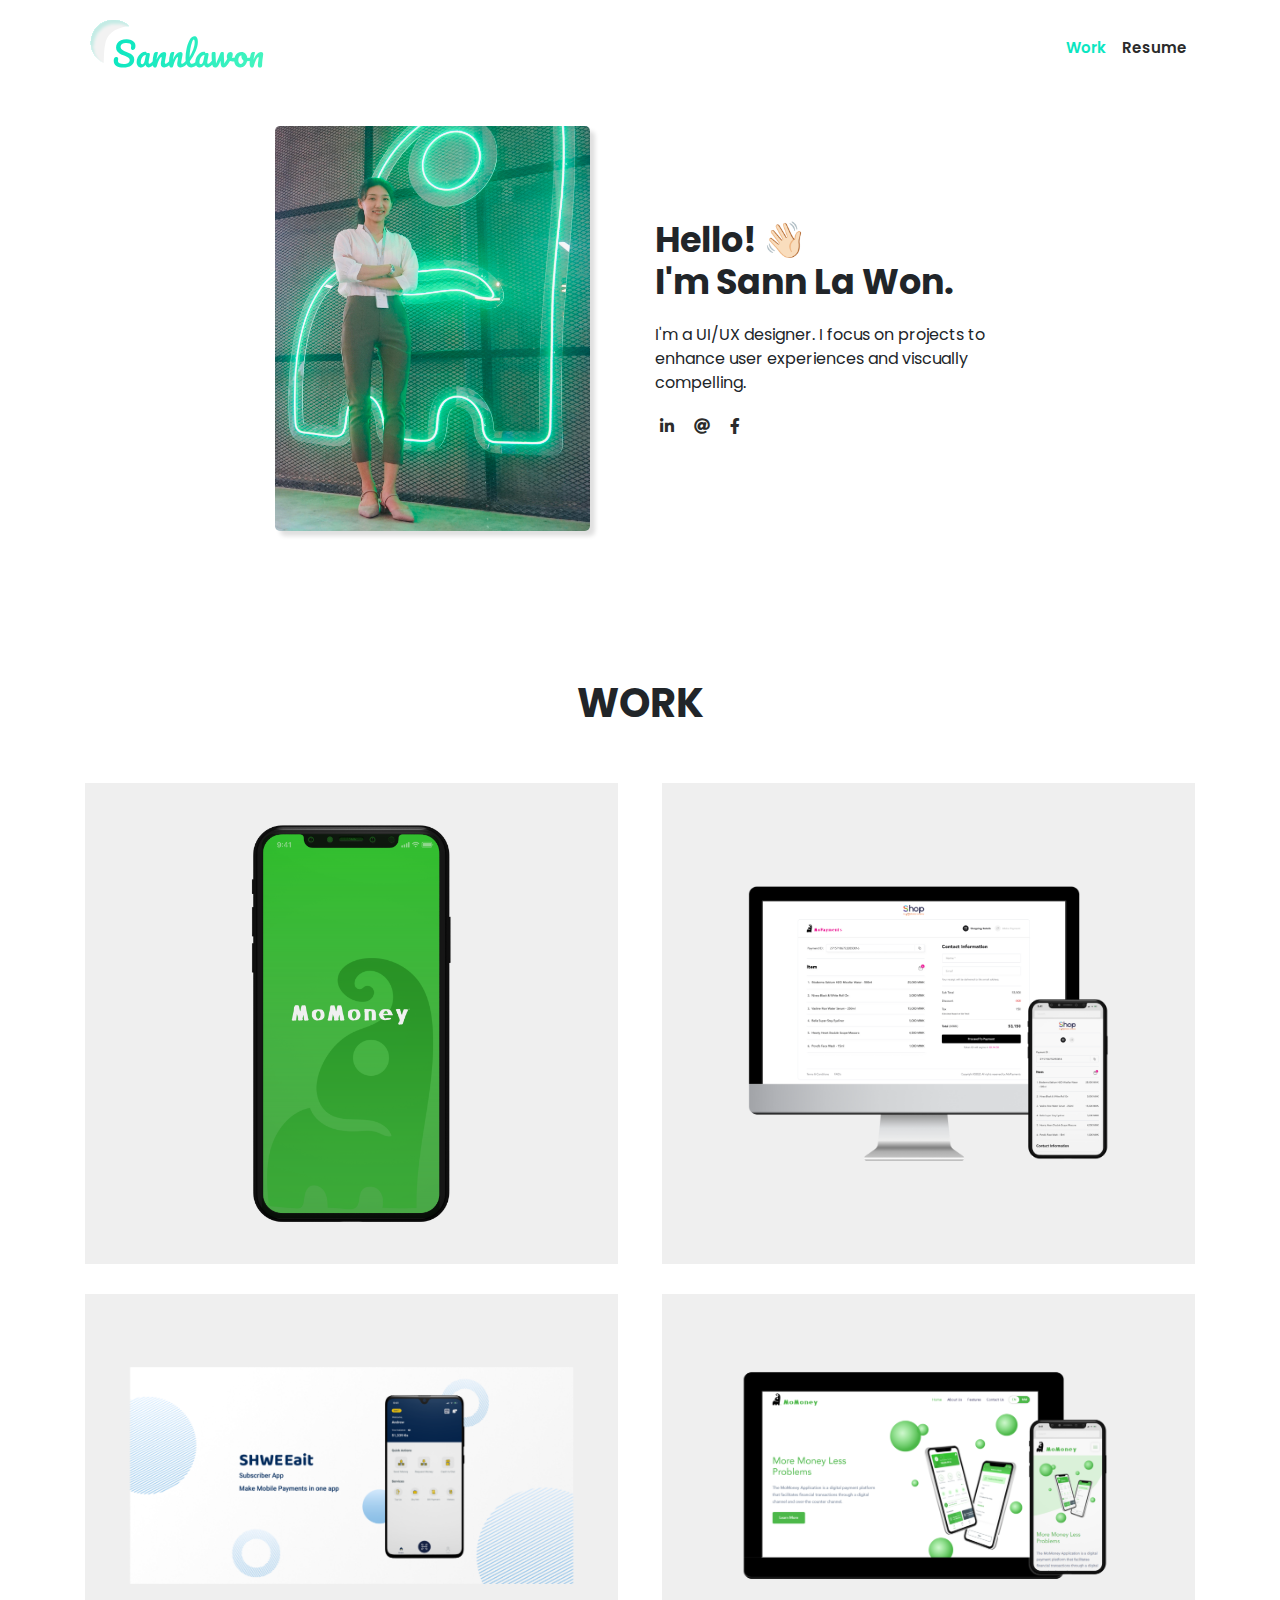
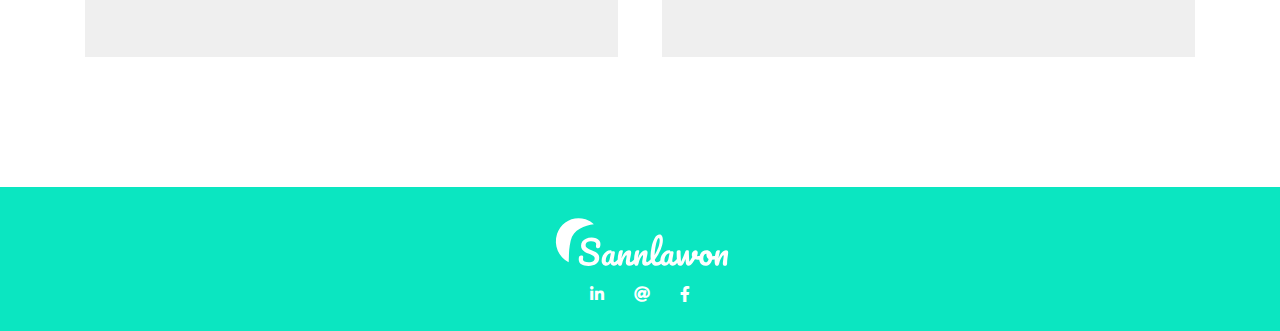
==== index.html @ 4198e79a "second_commit" ====
<!DOCTYPE html>
<html lang="en">
<head>
    <meta charset="UTF-8">
    <meta http-equiv="X-UA-Compatible" content="IE=edge">
    <meta name="viewport" content="width=device-width, initial-scale=1.0">
    <title>sannlawon_porfolio</title>
    <link rel="stylesheet" href="plugin/bootstrap-4.6.1-dist/css/bootstrap.min.css">
    <link rel="stylesheet" href="plugin/fontawesome-free-5.15.4-web/css/all.min.css">
    <link rel="stylesheet" href="plugin/imagehover.css-master/css/imagehover.css">
    <link rel="stylesheet" href="style.css">
    <link rel="shortcut icon" href="img/favicon.svg" type="image/x-icon">
</head>
<body data-spy="scroll" data-target="#navbar-collapse-toggle" data-offset="98">
    <!-- End Preload -->
    <div id="loading">
        <div class="load-circle"><span class="one"></span></div>
    </div>
    <!-- End Preload -->
    <!-- Header -->
    <header>
        <nav class="navbar navbar-expand-lg navbar-light">
            <div class="container container-large">
                <a href="index.html" title="" class="navbar-brand logo">
                    <img src="img/logo.svg" class="" alt="no-img" title="">
                </a>
                <button class="navbar-toggler" type="button" data-toggle="collapse" data-target="#navbar-collapse-toggle" aria-controls="navbarNavAltMarkup" aria-expanded="false" aria-label="Toggle navigation">
                    <span class="navbar-toggler-icon"></span>
                </button>
                <div class="navbar-collapse justify-content-end collapse" id="navbar-collapse-toggle">
                    <ul class="nav navbar-nav">
                        <li><a class="nav-link active" href="#work">Work</a></li>
                        <!-- <li><a class="nav-link" href="about.html">About</a></li> -->
                        <li><a class="nav-link" href="my_cv.pdf" download>Resume</a></li>
                    </ul>
                </div>
                <!-- <div class="navbar navbar-default navbar-expand-lg main-navbar">

                </div> -->
            </div>
          </nav>
    </header>
    <!-- Header End -->  
    
    <section>
        <div class="container">
            <div class="row justify-content-center align-items-center">
                <div class="col-4">
                    <img src="img/pro-pic-1.jpg" style="width: 90%; border-radius: 5px;box-shadow: 5px 5px 4px #00000020;" alt="">
                </div>
                <div class="col-4">
                    <h1 class="greeting">Hello! 👋🏻 <br>I'm Sann La Won.</h1>
                    <p style="margin-bottom: 20px;">I'm a UI/UX designer. I focus on projects to enhance user experiences and viscually compelling.</p>
                    <div class="d-flex align-items-center">
                        <a href="https://www.linkedin.com/in/sann-lawon/" class="contact-icon"><i class="fab fa-linkedin-in"></i></a>
                        <a href="mailto:lawonsann97@gmail.com" class="contact-icon"><i class="fas fa-at"></i></a>
                        <a href="https://www.facebook.com/sann.lawon.98" class="contact-icon"><i class="fab fa-facebook-f"></i></a>
                    </div>
                </div>
                <!-- <div class="col-6" style="margin-left: 30px;">
                    <img src="img/pro-pic.jpg" style="width: 70%; border-radius: 5px;" alt="">
                </div> -->
            </div>
        </div>
    </section>

    <section style="margin: 100px 0px;" id="work">
        <div class="container">
            <div class="row">
                <div class="col-12 text-center py-5">
                    <h1 class="work-title">WORK</h1>
                </div>
            </div>
            <div class="row">
                <div class="col-12 d-flex justify-content-between flex-wrap">
                    <figure class="imghvr-fade project-title">
                        <img src="img/momoney-mock-up.png" style="width: 50%;">
                        <figcaption class="d-flex flex-column justify-content-center align-items-center">
                          <h3 class="ih-fade ih-delay-sm" style="font-weight: bold;font-size: 35px;">MoMoney Subscriber App</h3>
                          <p class="ih-zoom-in ih-delay-md">
                            <i style="font-weight: 600;">#UI Design #Prototypes</i>
                          </p>
                          <!-- <a class="ih-fade-up ih-delay-lg button" href="#">Read More</a> -->
                        </figcaption>
                        <a href="#"></a>
                    </figure>
                    <figure class="imghvr-fade project-title">
                        <img src="img/MoPayments_MockUp 1.png" style="width: 80%;">
                        <figcaption class="d-flex flex-column justify-content-center align-items-center">
                          <h3 class="ih-fade ih-delay-sm" style="font-weight: bold;font-size: 35px;">MoPayments Portal</h3>
                          <p class="ih-zoom-in ih-delay-md">
                            <i style="font-weight: 600;">#UI/UX Design #Prototypes</i>
                          </p>
                          <!-- <a class="ih-fade-up ih-delay-lg button" href="#">Read More</a> -->
                        </figcaption>
                        <a href="#"></a>
                    </figure>
                    <figure class="imghvr-fade project-title">
                        <img src="img/ShweEait_MockUp 2.png" style="width: 90%;">
                        <figcaption class="d-flex flex-column justify-content-center align-items-center">
                          <h3 class="ih-fade ih-delay-sm" style="font-weight: bold;font-size: 35px;">SHWE Eait Preview Screen</h3>
                          <p class="ih-zoom-in ih-delay-md">
                            <i style="font-weight: 600;">#Graphic #MockUps</i>
                          </p>
                          <!-- <a class="ih-fade-up ih-delay-lg button" href="#">Read More</a> -->
                        </figcaption>
                        <a href="#"></a>
                    </figure>
                    <figure class="imghvr-fade project-title">
                        <img src="img/MoMoney_MockUp.png" style="width: 90%;">
                        <figcaption class="d-flex flex-column justify-content-center align-items-center">
                          <h3 class="ih-fade ih-delay-sm" style="font-weight: bold;font-size: 35px;">MoMoney Website</h3>
                          <p class="ih-zoom-in ih-delay-md">
                            <i style="font-weight: 600;">#UI/UX Design #Web Development</i>
                          </p>
                          <!-- <a class="ih-fade-up ih-delay-lg button" href="#">Read More</a> -->
                        </figcaption>
                        <a href="#"></a>
                    </figure>
                </div>
            </div>
        </div>
    </section>
    <footer style="background-color: #0BE6C1;">
        <div class="text-center py-4">
            <img src="img/logo-white.svg" alt="">
            <div class="d-flex align-items-center justify-content-center">
                <a href="https://www.linkedin.com/in/sann-lawon/" class="contact-icon-footer"><i class="fab fa-linkedin-in"></i></a>
                <a href="mailto:lawonsann97@gmail.com" class="contact-icon-footer"><i class="fas fa-at"></i></a>
                <a href="https://www.facebook.com/sann.lawon.98" class="contact-icon-footer"><i class="fab fa-facebook-f"></i></a>
            </div>
        </div>
    </footer>
</body>

<script src="plugin/bootstrap-4.6.1-dist/js/bootstrap.min.js"></script>
<script src="https://code.jquery.com/jquery-3.2.1.slim.min.js"></script>
<script src="https://cdnjs.cloudflare.com/ajax/libs/popper.js/1.12.9/umd/popper.min.js"></script>
<script src="https://maxcdn.bootstrapcdn.com/bootstrap/4.0.0/js/bootstrap.min.js"></script>
</html>
---- plugin/imagehover.css-master/css/imagehover.css ----
@charset "UTF-8";
/*!
 * ImageHover.css - http://www.imagehover.io
 * Version 2.0
 * Author: Ciarán Walsh

 * Made available under a MIT License:
 * http://www.opensource.org/licenses/mit-license.php

 */
[class^="imghvr-"],
[class*=" imghvr-"] {
    position: relative;
    display: inline-block;
    margin: 0;
    max-width: 100%;
    background-color: #efefef;
    color: #fff;
    overflow: hidden;
    -webkit-backface-visibility: hidden;
    backface-visibility: hidden;
    -moz-osx-font-smoothing: grayscale;
    -webkit-transform: translateZ(0);
            transform: translateZ(0);
}

[class^="imghvr-"] > img,
[class*=" imghvr-"] > img {
    vertical-align: top;
    max-width: 100%;
}

[class^="imghvr-"] figcaption,
[class*=" imghvr-"] figcaption {
    background-color: #00000090;
    padding: 30px;
    position: absolute;
    top: 0;
    bottom: 0;
    left: 0;
    right: 0;
    color: #ffffff;
}

[class^="imghvr-"] figcaption h1,
[class^="imghvr-"] figcaption h2,
[class^="imghvr-"] figcaption h3,
[class^="imghvr-"] figcaption h4,
[class^="imghvr-"] figcaption h5,
[class^="imghvr-"] figcaption h6,
[class*=" imghvr-"] figcaption h1,
[class*=" imghvr-"] figcaption h2,
[class*=" imghvr-"] figcaption h3,
[class*=" imghvr-"] figcaption h4,
[class*=" imghvr-"] figcaption h5,
[class*=" imghvr-"] figcaption h6 {
    color: #ffffff;
}

[class^="imghvr-"] a,
[class*=" imghvr-"] a {
    position: absolute;
    top: 0;
    bottom: 0;
    left: 0;
    right: 0;
    z-index: 1;
}

[class^="imghvr-"],
[class*=" imghvr-"],
[class^="imghvr-"]:before,
[class^="imghvr-"]:after,
[class*=" imghvr-"]:before,
[class*=" imghvr-"]:after,
[class^="imghvr-"] *,
[class*=" imghvr-"] *,
[class^="imghvr-"] *:before,
[class^="imghvr-"] *:after,
[class*=" imghvr-"] *:before,
[class*=" imghvr-"] *:after {
    box-sizing: border-box;
    transition: all 0.35s ease;
}

/* imghvr-fade-*
   ----------------------------- */
[class^="imghvr-fade"] figcaption,
[class*=" imghvr-fade"] figcaption {
    opacity: 0;
}

[class^="imghvr-fade"]:hover figcaption,
[class*=" imghvr-fade"]:hover figcaption {
    opacity: 1;
}

[class^="imghvr-fade"]:hover > img,
[class^="imghvr-fade"]:hover figcaption,
[class*=" imghvr-fade"]:hover > img,
[class*=" imghvr-fade"]:hover figcaption {
    -webkit-transform: translate(0, 0);
            transform: translate(0, 0);
}

/* imghvr-fade
   ----------------------------- */
/* imghvr-fade-in-up
   ----------------------------- */
.imghvr-fade-in-up figcaption {
    -webkit-transform: translate(0, 15%);
            transform: translate(0, 15%);
}

/* imghvr-fade-in-down
   ----------------------------- */
.imghvr-fade-in-down figcaption {
    -webkit-transform: translate(0, -15%);
            transform: translate(0, -15%);
}

/* imghvr-fade-in-left
   ----------------------------- */
.imghvr-fade-in-left figcaption {
    -webkit-transform: translate(-15%, 0);
            transform: translate(-15%, 0);
}

/* imghvr-fade-in-right
   ----------------------------- */
.imghvr-fade-in-right figcaption {
    -webkit-transform: translate(15%, 0);
            transform: translate(15%, 0);
}

/* imghvr-push-*
   ----------------------------- */
[class^="imghvr-push-"]:hover figcaption,
[class*=" imghvr-push-"]:hover figcaption {
    -webkit-transform: translate(0, 0);
            transform: translate(0, 0);
}

/* imghvr-push-up
   ----------------------------- */
.imghvr-push-up figcaption {
    -webkit-transform: translateY(100%);
            transform: translateY(100%);
}

.imghvr-push-up:hover > img {
    -webkit-transform: translateY(-100%);
            transform: translateY(-100%);
}

/* imghvr-push-down
   ----------------------------- */
.imghvr-push-down figcaption {
    -webkit-transform: translateY(-100%);
            transform: translateY(-100%);
}

.imghvr-push-down:hover > img {
    -webkit-transform: translateY(100%);
            transform: translateY(100%);
}

/* imghvr-push-left
   ----------------------------- */
.imghvr-push-left figcaption {
    -webkit-transform: translateX(100%);
            transform: translateX(100%);
}

.imghvr-push-left:hover > img {
    -webkit-transform: translateX(-100%);
            transform: translateX(-100%);
}

/* imghvr-push--right
   ----------------------------- */
.imghvr-push-right figcaption {
    -webkit-transform: translateX(-100%);
            transform: translateX(-100%);
}

.imghvr-push-right:hover > img {
    -webkit-transform: translateX(100%);
            transform: translateX(100%);
}

/* imghvr-slide-*
   ----------------------------- */
[class^="imghvr-slide-"]:hover figcaption,
[class*=" imghvr-slide-"]:hover figcaption {
    -webkit-transform: translate(0, 0);
            transform: translate(0, 0);
}

/* imghvr-slide-up
   ----------------------------- */
.imghvr-slide-up figcaption {
    -webkit-transform: translateY(100%);
            transform: translateY(100%);
}

/* imghvr-slide-down
   ----------------------------- */
.imghvr-slide-down figcaption {
    -webkit-transform: translateY(-100%);
            transform: translateY(-100%);
}

/* imghvr-slide-left
   ----------------------------- */
.imghvr-slide-left figcaption {
    -webkit-transform: translateX(100%);
            transform: translateX(100%);
}

/* imghvr-slide-right
   ----------------------------- */
.imghvr-slide-right figcaption {
    -webkit-transform: translateX(-100%);
            transform: translateX(-100%);
}

/* imghvr-slide-top-left
   ----------------------------- */
.imghvr-slide-top-left figcaption {
    -webkit-transform: translate(-100%, -100%);
            transform: translate(-100%, -100%);
}

/* imghvr-slide-top-right
   ----------------------------- */
.imghvr-slide-top-right figcaption {
    -webkit-transform: translate(100%, -100%);
            transform: translate(100%, -100%);
}

/* imghvr-slide-bottom-left
   ----------------------------- */
.imghvr-slide-bottom-left figcaption {
    -webkit-transform: translate(-100%, 100%);
            transform: translate(-100%, 100%);
}

/* imghvr-slide-bottom-right
   ----------------------------- */
.imghvr-slide-bottom-right figcaption {
    -webkit-transform: translate(100%, 100%);
            transform: translate(100%, 100%);
}

/* imghvr-reveal-*
   ----------------------------- */
[class^="imghvr-reveal-"]:before,
[class*=" imghvr-reveal-"]:before {
    position: absolute;
    top: 0;
    bottom: 0;
    left: 0;
    right: 0;
    content: "";
    background-color: #135796;
}

[class^="imghvr-reveal-"] figcaption,
[class*=" imghvr-reveal-"] figcaption {
    opacity: 0;
}

[class^="imghvr-reveal-"]:hover:before,
[class*=" imghvr-reveal-"]:hover:before {
    -webkit-transform: translate(0, 0);
            transform: translate(0, 0);
}

[class^="imghvr-reveal-"]:hover figcaption,
[class*=" imghvr-reveal-"]:hover figcaption {
    opacity: 1;
    transition-delay: 0.21s;
}

/* imghvr-reveal-up
   ----------------------------- */
.imghvr-reveal-up:before {
    -webkit-transform: translateY(100%);
            transform: translateY(100%);
}

/* imghvr-reveal-down
   ----------------------------- */
.imghvr-reveal-down:before {
    -webkit-transform: translateY(-100%);
            transform: translateY(-100%);
}

/* imghvr-reveal-left
   ----------------------------- */
.imghvr-reveal-left:before {
    -webkit-transform: translateX(100%);
            transform: translateX(100%);
}

/* imghvr-reveal-right
   ----------------------------- */
.imghvr-reveal-right:before {
    -webkit-transform: translateX(-100%);
            transform: translateX(-100%);
}

/* imghvr-reveal-top-left
   ----------------------------- */
.imghvr-reveal-top-left:before {
    -webkit-transform: translate(-100%, -100%);
            transform: translate(-100%, -100%);
}

/* imghvr-reveal-top-right
   ----------------------------- */
.imghvr-reveal-top-right:before {
    -webkit-transform: translate(100%, -100%);
            transform: translate(100%, -100%);
}

/* imghvr-reveal-bottom-left
   ----------------------------- */
.imghvr-reveal-bottom-left:before {
    -webkit-transform: translate(-100%, 100%);
            transform: translate(-100%, 100%);
}

/* imghvr-reveal-bottom-right
   ----------------------------- */
.imghvr-reveal-bottom-right:before {
    -webkit-transform: translate(100%, 100%);
            transform: translate(100%, 100%);
}

/* imghvr-hinge-*
   ----------------------------- */
[class^="imghvr-hinge-"],
[class*=" imghvr-hinge-"] {
    -webkit-perspective: 50em;
            perspective: 50em;
}

[class^="imghvr-hinge-"] figcaption,
[class*=" imghvr-hinge-"] figcaption {
    opacity: 0;
    z-index: 1;
}

[class^="imghvr-hinge-"]:hover img,
[class*=" imghvr-hinge-"]:hover img {
    opacity: 0;
}

[class^="imghvr-hinge-"]:hover figcaption,
[class*=" imghvr-hinge-"]:hover figcaption {
    opacity: 1;
    transition-delay: 0.21s;
}

/* imghvr-hinge-up
   ----------------------------- */
.imghvr-hinge-up img {
    -webkit-transform-origin: 50% 0%;
            transform-origin: 50% 0%;
}

.imghvr-hinge-up figcaption {
    -webkit-transform: rotateX(90deg);
            transform: rotateX(90deg);
    -webkit-transform-origin: 50% 100%;
            transform-origin: 50% 100%;
}

.imghvr-hinge-up:hover > img {
    -webkit-transform: rotateX(-90deg);
            transform: rotateX(-90deg);
}

.imghvr-hinge-up:hover figcaption {
    -webkit-transform: rotateX(0);
            transform: rotateX(0);
}

/* imghvr-hinge-down
   ----------------------------- */
.imghvr-hinge-down img {
    -webkit-transform-origin: 50% 100%;
            transform-origin: 50% 100%;
}

.imghvr-hinge-down figcaption {
    -webkit-transform: rotateX(-90deg);
            transform: rotateX(-90deg);
    -webkit-transform-origin: 50% -50%;
            transform-origin: 50% -50%;
}

.imghvr-hinge-down:hover > img {
    -webkit-transform: rotateX(90deg);
            transform: rotateX(90deg);
    opacity: 0;
}

.imghvr-hinge-down:hover figcaption {
    -webkit-transform: rotateX(0);
            transform: rotateX(0);
}

/* imghvr-hinge-left
   ----------------------------- */
.imghvr-hinge-left img {
    -webkit-transform-origin: 0% 50%;
            transform-origin: 0% 50%;
}

.imghvr-hinge-left figcaption {
    -webkit-transform: rotateY(-90deg);
            transform: rotateY(-90deg);
    -webkit-transform-origin: 100% 50%;
            transform-origin: 100% 50%;
}

.imghvr-hinge-left:hover > img {
    -webkit-transform: rotateY(90deg);
            transform: rotateY(90deg);
}

.imghvr-hinge-left:hover figcaption {
    -webkit-transform: rotateY(0);
            transform: rotateY(0);
}

/* imghvr-hinge-right
   ----------------------------- */
.imghvr-hinge-right img {
    -webkit-transform-origin: 100% 50%;
            transform-origin: 100% 50%;
}

.imghvr-hinge-right figcaption {
    -webkit-transform: rotateY(90deg);
            transform: rotateY(90deg);
    -webkit-transform-origin: 0 50%;
            transform-origin: 0 50%;
}

.imghvr-hinge-right:hover > img {
    -webkit-transform: rotateY(-90deg);
            transform: rotateY(-90deg);
}

.imghvr-hinge-right:hover figcaption {
    -webkit-transform: rotateY(0);
            transform: rotateY(0);
}

/* imghvr-flip-*
   ----------------------------- */
[class^="imghvr-flip-"],
[class*=" imghvr-flip-"] {
    -webkit-perspective: 50em;
            perspective: 50em;
}

[class^="imghvr-flip-"] img,
[class*=" imghvr-flip-"] img {
    -webkit-backface-visibility: hidden;
            backface-visibility: hidden;
}

[class^="imghvr-flip-"] figcaption,
[class*=" imghvr-flip-"] figcaption {
    opacity: 0;
}

[class^="imghvr-flip-"]:hover > img,
[class*=" imghvr-flip-"]:hover > img {
    opacity: 0;
}

[class^="imghvr-flip-"]:hover figcaption,
[class*=" imghvr-flip-"]:hover figcaption {
    opacity: 1;
    transition-delay: 0.14s;
}

/* imghvr-flip-horiz
   ----------------------------- */
.imghvr-flip-horiz figcaption {
    -webkit-transform: rotateX(90deg);
            transform: rotateX(90deg);
    -webkit-transform-origin: 0% 50%;
            transform-origin: 0% 50%;
}

.imghvr-flip-horiz:hover img {
    -webkit-transform: rotateX(-180deg);
            transform: rotateX(-180deg);
}

.imghvr-flip-horiz:hover figcaption {
    -webkit-transform: rotateX(0deg);
            transform: rotateX(0deg);
}

/* imghvr-flip-vert
   ----------------------------- */
.imghvr-flip-vert figcaption {
    -webkit-transform: rotateY(90deg);
            transform: rotateY(90deg);
    -webkit-transform-origin: 50% 0%;
            transform-origin: 50% 0%;
}

.imghvr-flip-vert:hover > img {
    -webkit-transform: rotateY(-180deg);
            transform: rotateY(-180deg);
}

.imghvr-flip-vert:hover figcaption {
    -webkit-transform: rotateY(0deg);
            transform: rotateY(0deg);
}

/* imghvr-flip-diag-1
   ----------------------------- */
.imghvr-flip-diag-1 figcaption {
    -webkit-transform: rotate3d(1, -1, 0, 100deg);
            transform: rotate3d(1, -1, 0, 100deg);
}

.imghvr-flip-diag-1:hover > img {
    -webkit-transform: rotate3d(-1, 1, 0, 100deg);
            transform: rotate3d(-1, 1, 0, 100deg);
}

.imghvr-flip-diag-1:hover figcaption {
    -webkit-transform: rotate3d(0, 0, 0, 0deg);
            transform: rotate3d(0, 0, 0, 0deg);
}

/* imghvr-flip-diag-2
   ----------------------------- */
.imghvr-flip-diag-2 figcaption {
    -webkit-transform: rotate3d(1, 1, 0, 100deg);
            transform: rotate3d(1, 1, 0, 100deg);
}

.imghvr-flip-diag-2:hover > img {
    -webkit-transform: rotate3d(-1, -1, 0, 100deg);
            transform: rotate3d(-1, -1, 0, 100deg);
}

.imghvr-flip-diag-2:hover figcaption {
    -webkit-transform: rotate3d(0, 0, 0, 0deg);
            transform: rotate3d(0, 0, 0, 0deg);
}

/* imghvr-shutter-out-*
   ----------------------------- */
[class^="imghvr-shutter-out-"]:before,
[class*=" imghvr-shutter-out-"]:before {
    background: #135796;
    position: absolute;
    content: "";
    transition-delay: 0.105s;
}

[class^="imghvr-shutter-out-"] figcaption,
[class*=" imghvr-shutter-out-"] figcaption {
    opacity: 0;
    transition-delay: 0s;
}

[class^="imghvr-shutter-out-"]:hover:before,
[class*=" imghvr-shutter-out-"]:hover:before {
    transition-delay: 0s;
}

[class^="imghvr-shutter-out-"]:hover figcaption,
[class*=" imghvr-shutter-out-"]:hover figcaption {
    opacity: 1;
    transition-delay: 0.105s;
}

/* imghvr-shutter-out-horiz
   ----------------------------- */
.imghvr-shutter-out-horiz:before {
    left: 50%;
    right: 50%;
    top: 0;
    bottom: 0;
}

.imghvr-shutter-out-horiz:hover:before {
    left: 0;
    right: 0;
}

/* imghvr-shutter-out-vert
   ----------------------------- */
.imghvr-shutter-out-vert:before {
    top: 50%;
    bottom: 50%;
    left: 0;
    right: 0;
}

.imghvr-shutter-out-vert:hover:before {
    top: 0;
    bottom: 0;
}

/* imghvr-shutter-out-diag-1
   ----------------------------- */
.imghvr-shutter-out-diag-1:before {
    top: 50%;
    bottom: 50%;
    left: -35%;
    right: -35%;
    -webkit-transform: rotate(45deg);
            transform: rotate(45deg);
}

.imghvr-shutter-out-diag-1:hover:before {
    top: -35%;
    bottom: -35%;
}

/* imghvr-shutter-out-diag-2
   ----------------------------- */
.imghvr-shutter-out-diag-2:before {
    top: 50%;
    bottom: 50%;
    left: -35%;
    right: -35%;
    -webkit-transform: rotate(-45deg);
            transform: rotate(-45deg);
}

.imghvr-shutter-out-diag-2:hover:before {
    top: -35%;
    bottom: -35%;
}

/* imghvr-shutter-in-*
   ----------------------------- */
[class^="imghvr-shutter-in-"]:after, [class^="imghvr-shutter-in-"]:before,
[class*=" imghvr-shutter-in-"]:after,
[class*=" imghvr-shutter-in-"]:before {
    background: #135796;
    position: absolute;
    content: "";
}

[class^="imghvr-shutter-in-"]:after,
[class*=" imghvr-shutter-in-"]:after {
    top: 0;
    left: 0;
}

[class^="imghvr-shutter-in-"]:before,
[class*=" imghvr-shutter-in-"]:before {
    right: 0;
    bottom: 0;
}

[class^="imghvr-shutter-in-"] figcaption,
[class*=" imghvr-shutter-in-"] figcaption {
    opacity: 0;
    z-index: 1;
}

[class^="imghvr-shutter-in-"]:hover figcaption,
[class*=" imghvr-shutter-in-"]:hover figcaption {
    opacity: 1;
    transition-delay: 0.21s;
}

/* imghvr-shutter-in-horiz
   ----------------------------- */
.imghvr-shutter-in-horiz:after, .imghvr-shutter-in-horiz:before {
    width: 0;
    height: 100%;
}

.imghvr-shutter-in-horiz:hover:after, .imghvr-shutter-in-horiz:hover:before {
    width: 50%;
}

/* imghvr-shutter-in-vert
   ----------------------------- */
.imghvr-shutter-in-vert:after, .imghvr-shutter-in-vert:before {
    height: 0;
    width: 100%;
}

.imghvr-shutter-in-vert:hover:after, .imghvr-shutter-in-vert:hover:before {
    height: 50%;
}

/* imghvr-shutter-in-out-horiz
   ----------------------------- */
.imghvr-shutter-in-out-horiz:after, .imghvr-shutter-in-out-horiz:before {
    width: 0;
    height: 100%;
    opacity: 0.75;
}

.imghvr-shutter-in-out-horiz:hover:after, .imghvr-shutter-in-out-horiz:hover:before {
    width: 100%;
}

/* imghvr-shutter-in-out-vert
   ----------------------------- */
.imghvr-shutter-in-out-vert:after, .imghvr-shutter-in-out-vert:before {
    height: 0;
    width: 100%;
    opacity: 0.75;
}

.imghvr-shutter-in-out-vert:hover:after, .imghvr-shutter-in-out-vert:hover:before {
    height: 100%;
}

/* imghvr-shutter-in-out-diag-1
   ----------------------------- */
.imghvr-shutter-in-out-diag-1:after, .imghvr-shutter-in-out-diag-1:before {
    width: 200%;
    height: 200%;
    transition: all 0.6s ease;
    opacity: 0.75;
}

.imghvr-shutter-in-out-diag-1:after {
    -webkit-transform: skew(-45deg) translateX(-150%);
            transform: skew(-45deg) translateX(-150%);
}

.imghvr-shutter-in-out-diag-1:before {
    -webkit-transform: skew(-45deg) translateX(150%);
            transform: skew(-45deg) translateX(150%);
}

.imghvr-shutter-in-out-diag-1:hover:after {
    -webkit-transform: skew(-45deg) translateX(-50%);
            transform: skew(-45deg) translateX(-50%);
}

.imghvr-shutter-in-out-diag-1:hover:before {
    -webkit-transform: skew(-45deg) translateX(50%);
            transform: skew(-45deg) translateX(50%);
}

/* imghvr-shutter-in-out-diag-2
   ----------------------------- */
.imghvr-shutter-in-out-diag-2:after, .imghvr-shutter-in-out-diag-2:before {
    width: 200%;
    height: 200%;
    transition: all 0.6s ease;
    opacity: 0.75;
}

.imghvr-shutter-in-out-diag-2:after {
    -webkit-transform: skew(45deg) translateX(-100%);
            transform: skew(45deg) translateX(-100%);
}

.imghvr-shutter-in-out-diag-2:before {
    -webkit-transform: skew(45deg) translateX(100%);
            transform: skew(45deg) translateX(100%);
}

.imghvr-shutter-in-out-diag-2:hover:after {
    -webkit-transform: skew(45deg) translateX(0%);
            transform: skew(45deg) translateX(0%);
}

.imghvr-shutter-in-out-diag-2:hover:before {
    -webkit-transform: skew(45deg) translateX(0%);
            transform: skew(45deg) translateX(0%);
}

/* imghvr-switch-*
   ----------------------------- */
[class^='imghvr-switch-'] > img,
[class^='imghvr-switch-'] figcaption,
[class*=' imghvr-switch-'] > img,
[class*=' imghvr-switch-'] figcaption {
    transition-timing-function: cubic-bezier(0.645, 0.045, 0.355, 1);
}

[class^='imghvr-switch-']:hover figcaption,
[class*=' imghvr-switch-']:hover figcaption {
    -webkit-transform: translate(0, 0);
            transform: translate(0, 0);
}

/* imghvr-switch-up
   ----------------------------- */
.imghvr-switch-up figcaption {
    -webkit-transform: translateY(100%);
            transform: translateY(100%);
}

.imghvr-switch-up:hover > img {
    -webkit-transform: translateY(100%);
            transform: translateY(100%);
}

/* imghvr-switch-down
   ----------------------------- */
.imghvr-switch-down figcaption {
    -webkit-transform: translateY(-100%);
            transform: translateY(-100%);
}

.imghvr-switch-down:hover > img {
    -webkit-transform: translateY(-100%);
            transform: translateY(-100%);
}

/* imghvr-switch-left
   ----------------------------- */
.imghvr-switch-left figcaption {
    -webkit-transform: translateX(100%);
            transform: translateX(100%);
}

.imghvr-switch-left:hover > img {
    -webkit-transform: translateX(100%);
            transform: translateX(100%);
}

/* imghvr-switch-right
   ----------------------------- */
.imghvr-switch-right figcaption {
    -webkit-transform: translateX(-100%);
            transform: translateX(-100%);
}

.imghvr-switch-right:hover > img {
    -webkit-transform: translateX(-100%);
            transform: translateX(-100%);
}

/* imghvr-pivot-in*
   ----------------------------- */
[class^='imghvr-pivot-in'] figcaption,
[class*=' imghvr-pivot-in'] figcaption {
    background-color: #135796;
}

[class^='imghvr-pivot-in']:hover figcaption,
[class*=' imghvr-pivot-in']:hover figcaption {
    -webkit-transform: rotate(0deg);
            transform: rotate(0deg);
}

/* imghvr-pivot-in-top-left*
   ----------------------------- */
.imghvr-pivot-in-top-left figcaption {
    -webkit-transform: rotate(90deg);
            transform: rotate(90deg);
    -webkit-transform-origin: 0 0;
            transform-origin: 0 0;
}

/* imghvr-pivot-in-top-right*
   ----------------------------- */
.imghvr-pivot-in-top-right figcaption {
    -webkit-transform: rotate(-90deg);
            transform: rotate(-90deg);
    -webkit-transform-origin: 100% 0;
            transform-origin: 100% 0;
}

/* imghvr-pivot-in-bottom-left*
   ----------------------------- */
.imghvr-pivot-in-bottom-left figcaption {
    -webkit-transform: rotate(-90deg);
            transform: rotate(-90deg);
    -webkit-transform-origin: 0 100%;
            transform-origin: 0 100%;
}

/* imghvr-pivot-in-bottom-right*
   ----------------------------- */
.imghvr-pivot-in-bottom-right figcaption {
    -webkit-transform: rotate(90deg);
            transform: rotate(90deg);
    -webkit-transform-origin: 100% 100%;
            transform-origin: 100% 100%;
}

/* imghvr-pivot-out-*
   ----------------------------- */
[class^='imghvr-pivot-out'] > img,
[class*=' imghvr-pivot-out'] > img {
    -webkit-transform: rotate(0deg);
            transform: rotate(0deg);
}

[class^='imghvr-pivot-out'] figcaption,
[class*=' imghvr-pivot-out'] figcaption {
    background-color: #135796;
    z-index: -1;
}

/* imghvr-pivot-out-top-left*
   ----------------------------- */
.imghvr-pivot-out-top-left > img {
    -webkit-transform-origin: 0 0;
            transform-origin: 0 0;
}

.imghvr-pivot-out-top-left:hover > img {
    -webkit-transform: rotate(90deg);
            transform: rotate(90deg);
}

/* imghvr-pivot-out-top-right*
   ----------------------------- */
.imghvr-pivot-out-top-right > img {
    -webkit-transform-origin: 100% 0;
            transform-origin: 100% 0;
}

.imghvr-pivot-out-top-right:hover > img {
    -webkit-transform: rotate(-90deg);
            transform: rotate(-90deg);
}

/* imghvr-pivot-out-bottom-left*
   ----------------------------- */
.imghvr-pivot-out-bottom-left > img {
    -webkit-transform-origin: 0 100%;
            transform-origin: 0 100%;
}

.imghvr-pivot-out-bottom-left:hover > img {
    -webkit-transform: rotate(-90deg);
            transform: rotate(-90deg);
}

/* imghvr-pivot-out-bottom-right*
   ----------------------------- */
.imghvr-pivot-out-bottom-right > img {
    -webkit-transform-origin: 100% 100%;
            transform-origin: 100% 100%;
}

.imghvr-pivot-out-bottom-right:hover > img {
    -webkit-transform: rotate(90deg);
            transform: rotate(90deg);
}

/* imghvr-fold*
   ----------------------------- */
[class^="imghvr-fold"],
[class*=" imghvr-fold"] {
    -webkit-perspective: 50em;
            perspective: 50em;
}

[class^="imghvr-fold"] img,
[class*=" imghvr-fold"] img {
    -webkit-transform-origin: 50% 0%;
            transform-origin: 50% 0%;
}

[class^="imghvr-fold"] figcaption,
[class*=" imghvr-fold"] figcaption {
    z-index: 1;
    opacity: 0;
}

[class^="imghvr-fold"]:hover > img,
[class*=" imghvr-fold"]:hover > img {
    opacity: 0;
    transition-delay: 0;
}

[class^="imghvr-fold"]:hover figcaption,
[class*=" imghvr-fold"]:hover figcaption {
    -webkit-transform: rotateX(0) translate3d(0, 0%, 0) scale(1);
            transform: rotateX(0) translate3d(0, 0%, 0) scale(1);
    opacity: 1;
    transition-delay: 0.21s;
}

/* imghvr-fold-up
   ----------------------------- */
.imghvr-fold-up > img {
    -webkit-transform-origin: 50% 0%;
            transform-origin: 50% 0%;
}

.imghvr-fold-up figcaption {
    -webkit-transform: rotateX(-90deg) translate3d(0%, -50%, 0) scale(0.6);
            transform: rotateX(-90deg) translate3d(0%, -50%, 0) scale(0.6);
    -webkit-transform-origin: 50% 100%;
            transform-origin: 50% 100%;
}

.imghvr-fold-up:hover > img {
    -webkit-transform: rotateX(90deg) scale(0.6) translateY(50%);
            transform: rotateX(90deg) scale(0.6) translateY(50%);
}

/* imghvr-fold-down
   ----------------------------- */
.imghvr-fold-down > img {
    -webkit-transform-origin: 50% 100%;
            transform-origin: 50% 100%;
}

.imghvr-fold-down figcaption {
    -webkit-transform: rotateX(90deg) translate3d(0%, 50%, 0) scale(0.6);
            transform: rotateX(90deg) translate3d(0%, 50%, 0) scale(0.6);
    -webkit-transform-origin: 50% 0%;
            transform-origin: 50% 0%;
}

.imghvr-fold-down:hover > img {
    -webkit-transform: rotateX(-90deg) scale(0.6) translateY(-50%);
            transform: rotateX(-90deg) scale(0.6) translateY(-50%);
}

/* imghvr-fold-left
   ----------------------------- */
.imghvr-fold-left > img {
    -webkit-transform-origin: 0% 50%;
            transform-origin: 0% 50%;
}

.imghvr-fold-left figcaption {
    -webkit-transform: rotateY(90deg) translate3d(-50%, 0%, 0) scale(0.6);
            transform: rotateY(90deg) translate3d(-50%, 0%, 0) scale(0.6);
    -webkit-transform-origin: 100% 50%;
            transform-origin: 100% 50%;
}

.imghvr-fold-left:hover > img {
    -webkit-transform: rotateY(-90deg) scale(0.6) translateX(50%);
            transform: rotateY(-90deg) scale(0.6) translateX(50%);
}

/* imghvr-fold-right
   ----------------------------- */
.imghvr-fold-right > img {
    -webkit-transform-origin: 100% 50%;
            transform-origin: 100% 50%;
}

.imghvr-fold-right figcaption {
    -webkit-transform: rotateY(-90deg) translate3d(50%, 0%, 0) scale(0.6);
            transform: rotateY(-90deg) translate3d(50%, 0%, 0) scale(0.6);
    -webkit-transform-origin: 0 50%;
            transform-origin: 0 50%;
}

.imghvr-fold-right:hover > img {
    -webkit-transform: rotateY(90deg) scale(0.6) translateX(-50%);
            transform: rotateY(90deg) scale(0.6) translateX(-50%);
}

/* imghvr-zoom-in
   ----------------------------- */
.imghvr-zoom-in figcaption {
    opacity: 0;
    -webkit-transform: scale(0.5);
            transform: scale(0.5);
}

.imghvr-zoom-in:hover figcaption {
    -webkit-transform: scale(1);
            transform: scale(1);
    opacity: 1;
}

/* imghvr-zoom-out*
   ----------------------------- */
[class^="imghvr-zoom-out"] figcaption,
[class*=" imghvr-zoom-out"] figcaption {
    -webkit-transform: scale(0.5);
            transform: scale(0.5);
    -webkit-transform-origin: 50% 50%;
            transform-origin: 50% 50%;
    opacity: 0;
}

[class^="imghvr-zoom-out"]:hover figcaption, [class^="imghvr-zoom-out"].hover figcaption,
[class*=" imghvr-zoom-out"]:hover figcaption,
[class*=" imghvr-zoom-out"].hover figcaption {
    -webkit-transform: scale(1);
            transform: scale(1);
    opacity: 1;
    transition-delay: 0.35s;
}

/* imghvr-zoom-out
   ----------------------------- */
.imghvr-zoom-out:hover > img {
    -webkit-transform: scale(0.5);
            transform: scale(0.5);
    opacity: 0;
}

/* imghvr-zoom-out-up
   ----------------------------- */
.imghvr-zoom-out-up:hover > img, .imghvr-zoom-out-up.hover > img {
    -webkit-animation: imghvr-zoom-out-up 0.4025s linear;
            animation: imghvr-zoom-out-up 0.4025s linear;
    -webkit-animation-iteration-count: 1;
            animation-iteration-count: 1;
    -webkit-animation-fill-mode: forwards;
            animation-fill-mode: forwards;
}

@-webkit-keyframes imghvr-zoom-out-up {
    50% {
        -webkit-transform: scale(0.8) translateY(0%);
                transform: scale(0.8) translateY(0%);
        opacity: 0.5;
    }
    100% {
        -webkit-transform: scale(0.8) translateY(-150%);
                transform: scale(0.8) translateY(-150%);
        opacity: 0.5;
    }
}

@keyframes imghvr-zoom-out-up {
    50% {
        -webkit-transform: scale(0.8) translateY(0%);
                transform: scale(0.8) translateY(0%);
        opacity: 0.5;
    }
    100% {
        -webkit-transform: scale(0.8) translateY(-150%);
                transform: scale(0.8) translateY(-150%);
        opacity: 0.5;
    }
}

/* imghvr-zoom-out-down
   ----------------------------- */
.imghvr-zoom-out-down:hover > img, .imghvr-zoom-out-down.hover > img {
    -webkit-animation: imghvr-zoom-out-down 0.4025s linear;
            animation: imghvr-zoom-out-down 0.4025s linear;
    -webkit-animation-iteration-count: 1;
            animation-iteration-count: 1;
    -webkit-animation-fill-mode: forwards;
            animation-fill-mode: forwards;
}

@-webkit-keyframes imghvr-zoom-out-down {
    50% {
        -webkit-transform: scale(0.8) translateY(0%);
                transform: scale(0.8) translateY(0%);
        opacity: 0.5;
    }
    100% {
        -webkit-transform: scale(0.8) translateY(150%);
                transform: scale(0.8) translateY(150%);
        opacity: 0.5;
    }
}

@keyframes imghvr-zoom-out-down {
    50% {
        -webkit-transform: scale(0.8) translateY(0%);
                transform: scale(0.8) translateY(0%);
        opacity: 0.5;
    }
    100% {
        -webkit-transform: scale(0.8) translateY(150%);
                transform: scale(0.8) translateY(150%);
        opacity: 0.5;
    }
}

/* imghvr-zoom-out-left
   ----------------------------- */
.imghvr-zoom-out-left:hover > img, .imghvr-zoom-out-left.hover > img {
    -webkit-animation: imghvr-zoom-out-left 0.4025s linear;
            animation: imghvr-zoom-out-left 0.4025s linear;
    -webkit-animation-iteration-count: 1;
            animation-iteration-count: 1;
    -webkit-animation-fill-mode: forwards;
            animation-fill-mode: forwards;
}

@-webkit-keyframes imghvr-zoom-out-left {
    50% {
        -webkit-transform: scale(0.8) translateX(0%);
                transform: scale(0.8) translateX(0%);
        opacity: 0.5;
    }
    100% {
        -webkit-transform: scale(0.8) translateX(-150%);
                transform: scale(0.8) translateX(-150%);
        opacity: 0.5;
    }
}

@keyframes imghvr-zoom-out-left {
    50% {
        -webkit-transform: scale(0.8) translateX(0%);
                transform: scale(0.8) translateX(0%);
        opacity: 0.5;
    }
    100% {
        -webkit-transform: scale(0.8) translateX(-150%);
                transform: scale(0.8) translateX(-150%);
        opacity: 0.5;
    }
}

/* imghvr-zoom-out-right
   ----------------------------- */
.imghvr-zoom-out-right:hover > img, .imghvr-zoom-out-right.hover > img {
    -webkit-animation: imghvr-zoom-out-right 0.4025s linear;
            animation: imghvr-zoom-out-right 0.4025s linear;
    -webkit-animation-iteration-count: 1;
            animation-iteration-count: 1;
    -webkit-animation-fill-mode: forwards;
            animation-fill-mode: forwards;
}

@-webkit-keyframes imghvr-zoom-out-right {
    50% {
        -webkit-transform: scale(0.8) translateX(0%);
                transform: scale(0.8) translateX(0%);
        opacity: 0.5;
    }
    100% {
        -webkit-transform: scale(0.8) translateX(150%);
                transform: scale(0.8) translateX(150%);
        opacity: 0.5;
    }
}

@keyframes imghvr-zoom-out-right {
    50% {
        -webkit-transform: scale(0.8) translateX(0%);
                transform: scale(0.8) translateX(0%);
        opacity: 0.5;
    }
    100% {
        -webkit-transform: scale(0.8) translateX(150%);
                transform: scale(0.8) translateX(150%);
        opacity: 0.5;
    }
}

/* imghvr-zoom-out-flip-horiz
   ----------------------------- */
.imghvr-zoom-out-flip-horiz {
    -webkit-perspective: 50em;
            perspective: 50em;
}

.imghvr-zoom-out-flip-horiz figcaption {
    opacity: 0;
    -webkit-transform: rotateX(90deg) translateY(-100%) scale(0.5);
            transform: rotateX(90deg) translateY(-100%) scale(0.5);
}

.imghvr-zoom-out-flip-horiz:hover > img, .imghvr-zoom-out-flip-horiz.hover > img {
    -webkit-transform: rotateX(-100deg) translateY(50%) scale(0.5);
            transform: rotateX(-100deg) translateY(50%) scale(0.5);
    opacity: 0;
    transition-delay: 0;
}

.imghvr-zoom-out-flip-horiz:hover figcaption, .imghvr-zoom-out-flip-horiz.hover figcaption {
    -webkit-transform: rotateX(0) translateY(0%) scale(1);
            transform: rotateX(0) translateY(0%) scale(1);
    opacity: 1;
    transition-delay: 0.35s;
}

/* imghvr-zoom-out-flip-vert
   ----------------------------- */
.imghvr-zoom-out-flip-vert {
    -webkit-perspective: 50em;
            perspective: 50em;
}

.imghvr-zoom-out-flip-vert figcaption {
    opacity: 0;
    -webkit-transform: rotateY(90deg) translate(50%, 0) scale(0.5);
            transform: rotateY(90deg) translate(50%, 0) scale(0.5);
}

.imghvr-zoom-out-flip-vert:hover > img, .imghvr-zoom-out-flip-vert.hover > img {
    -webkit-transform: rotateY(-100deg) translateX(50%) scale(0.5);
            transform: rotateY(-100deg) translateX(50%) scale(0.5);
    opacity: 0;
    transition-delay: 0;
}

.imghvr-zoom-out-flip-vert:hover figcaption, .imghvr-zoom-out-flip-vert.hover figcaption {
    -webkit-transform: rotateY(0) translate(0, 0) scale(1);
            transform: rotateY(0) translate(0, 0) scale(1);
    opacity: 1;
    transition-delay: 0.35s;
}

/* imghvr-blur
   ----------------------------- */
.imghvr-blur figcaption {
    opacity: 0;
}

.imghvr-blur:hover > img {
    -webkit-filter: blur(30px);
            filter: blur(30px);
    -webkit-transform: scale(1.2);
            transform: scale(1.2);
    opacity: 0;
}

.imghvr-blur:hover figcaption {
    opacity: 1;
    transition-delay: 0.21s;
}

/* imghvr-fall-away-*
   ----------------------------- */
[class^='imghvr-fall-away-'],
[class*=' imghvr-fall-away-'] {
    -webkit-perspective: 50em;
            perspective: 50em;
}

[class^='imghvr-fall-away-'] img,
[class*=' imghvr-fall-away-'] img {
    -webkit-transform-origin: 50% 50%;
            transform-origin: 50% 50%;
    transition: all 0.455s ease-in;
}

[class^='imghvr-fall-away-'] figcaption,
[class*=' imghvr-fall-away-'] figcaption {
    opacity: 0;
    background-color: #135796;
}

[class^='imghvr-fall-away-']:hover img,
[class*=' imghvr-fall-away-']:hover img {
    opacity: 0;
}

[class^='imghvr-fall-away-']:hover figcaption,
[class*=' imghvr-fall-away-']:hover figcaption {
    opacity: 1;
    transition-delay: 0.455s;
}

/* imghvr-fall-away-horiz
   ----------------------------- */
.imghvr-fall-away-horiz:hover img {
    -webkit-transform: rotateX(-360deg) scale(0.2);
            transform: rotateX(-360deg) scale(0.2);
}

/* imghvr-fall-away-vert
   ----------------------------- */
.imghvr-fall-away-vert:hover img {
    -webkit-transform: rotateY(-360deg) scale(0.2);
            transform: rotateY(-360deg) scale(0.2);
}

/* imghvr-fall-away-cc
   ----------------------------- */
.imghvr-fall-away-cc:hover img {
    -webkit-transform: rotate(360deg) scale(0.2);
            transform: rotate(360deg) scale(0.2);
}

/* imghvr-fall-away-ccc
   ----------------------------- */
.imghvr-fall-away-ccc:hover img {
    -webkit-transform: rotate(-360deg) scale(0.2);
            transform: rotate(-360deg) scale(0.2);
}

/*# sourceMappingURL=imagehover.css.map */

/*# sourceMappingURL=imagehover.css.map */
---- style.css ----
@import url('https://fonts.googleapis.com/css2?family=Poppins:wght@100;200;300;400;600;700&family=Roboto:wght@100;300;400;700&display=swap');
*{
    font-family : 'Poppins', sans-serif;
    box-sizing: border-box;
    padding: 0;
    margin: 0;
    scroll-behavior: smooth;
}

.nav-link{
    color: #2b2b2b !important;
    font-weight: 600;
    font-size: 15px;
}
.nav-link:hover{
    color: #0BE6C1 !important;
}
.active{
    color: #0BE6C1 !important;
}

.navbar-toggler:hover{
    border: 1px solid#0BE6C1 !important;
    transform: scale(0.98);
}
#navbar-collapse-toggle{
    text-align: center;
}

section{
    margin-top: 30px;
    margin-bottom: 50px;
}
.greeting{
    font-weight: bold;
    font-size: 35px;
    margin-bottom: 20px;
}
.contact-icon{
    margin: 0px 15px 0px 5px;
    color: #2b2b2b;
}
.contact-icon:hover{
    color: #0BE6C1;
}

.work-title{
    font-weight: bold;
}
.project-title{
    width: 48%;
    padding: 0px;
    margin-bottom: 30px;
    text-align: center;
    display: flex;
    justify-content: center;
    align-items: center;
}
.project-title:hover{
    transform: scale(0.98);
    transition: 0.5s;
}

.contact-icon-footer{
    margin: 0px 15px;
    color: #fff;
    padding: 0;
}
.contact-icon-footer:hover{
    color: #2b2b2b;
}
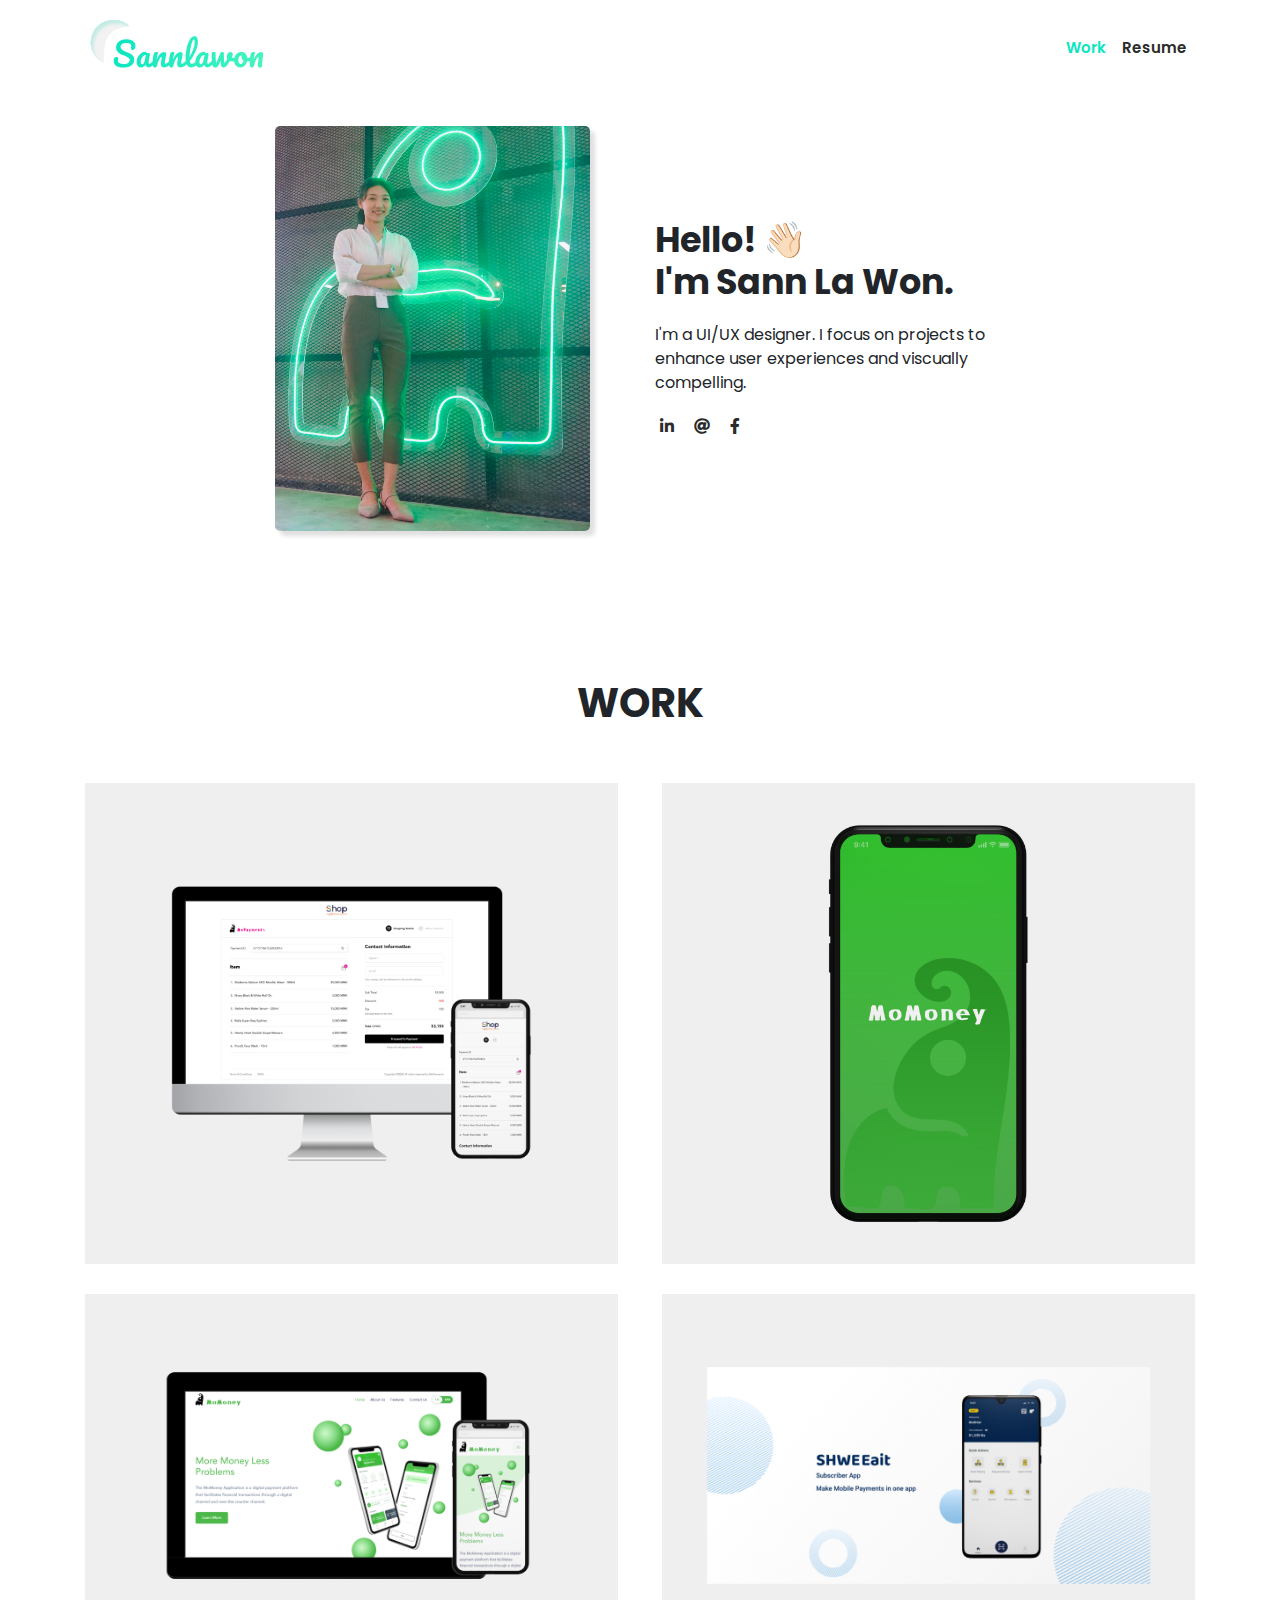
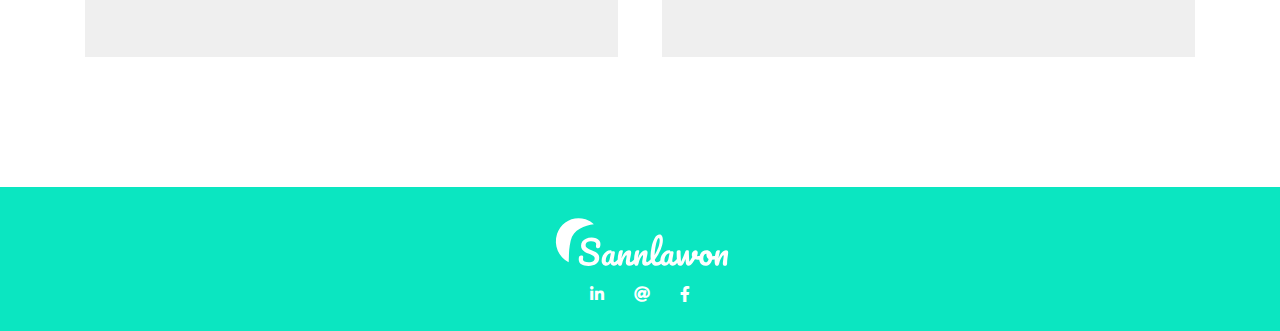
==== commit 3305224d: "work_added" ====
--- a/index.html
+++ b/index.html
@@ -31,7 +31,7 @@
                     <ul class="nav navbar-nav">
                         <li><a class="nav-link active" href="#work">Work</a></li>
                         <!-- <li><a class="nav-link" href="about.html">About</a></li> -->
-                        <li><a class="nav-link" href="my_cv.pdf" download>Resume</a></li>
+                        <li><a class="nav-link" href="my_cv.pdf">Resume</a></li>
                     </ul>
                 </div>
                 <!-- <div class="navbar navbar-default navbar-expand-lg main-navbar">
@@ -45,10 +45,10 @@
     <section>
         <div class="container">
             <div class="row justify-content-center align-items-center">
-                <div class="col-4">
-                    <img src="img/pro-pic-1.jpg" style="width: 90%; border-radius: 5px;box-shadow: 5px 5px 4px #00000020;" alt="">
+                <div class="col-lg-4 col-md-6 col-12 card_align">
+                    <img src="img/pro-pic-1.jpg" class="pro_pic" alt="">
                 </div>
-                <div class="col-4">
+                <div class="col-lg-4 col-md-6 col-12">
                     <h1 class="greeting">Hello! 👋🏻 <br>I'm Sann La Won.</h1>
                     <p style="margin-bottom: 20px;">I'm a UI/UX designer. I focus on projects to enhance user experiences and viscually compelling.</p>
                     <div class="d-flex align-items-center">
@@ -72,50 +72,56 @@
                 </div>
             </div>
             <div class="row">
-                <div class="col-12 d-flex justify-content-between flex-wrap">
+                <div class="col-12 d-flex justify-content-between flex-wrap work_align">
+                    <figure class="imghvr-fade project-title">
+                        <img src="img/MoPayments_MockUp 1.png" style="width: 80%;">
+                        <figcaption class="d-flex flex-column justify-content-center align-items-center">
+                          <h3 class="ih-fade ih-delay-sm pj_demo_title">MoPayments Portal</h3>
+                          <p class="ih-zoom-in ih-delay-md">
+                            <i class="pj_demo_label">#UI/UX Design #Prototypes</i>
+                          </p>
+                          <!-- <a class="ih-fade-up ih-delay-lg button" href="#">Read More</a> -->
+                        </figcaption>
+                        <a href="mopays_portal.html"></a>
+                    </figure>
                     <figure class="imghvr-fade project-title">
                         <img src="img/momoney-mock-up.png" style="width: 50%;">
                         <figcaption class="d-flex flex-column justify-content-center align-items-center">
-                          <h3 class="ih-fade ih-delay-sm" style="font-weight: bold;font-size: 35px;">MoMoney Subscriber App</h3>
+                          <h3 class="ih-fade ih-delay-sm pj_demo_title">MoMoney Subscriber App</h3>
                           <p class="ih-zoom-in ih-delay-md">
-                            <i style="font-weight: 600;">#UI Design #Prototypes</i>
+                            <i class="pj_demo_label">#UI Design #Prototypes</i>
+                            <br>
+                            <i class="pj_demo_label">Coming Soon!</i>
                           </p>
                           <!-- <a class="ih-fade-up ih-delay-lg button" href="#">Read More</a> -->
                         </figcaption>
-                        <a href="#"></a>
+                        <a href="#work"></a>
                     </figure>
                     <figure class="imghvr-fade project-title">
-                        <img src="img/MoPayments_MockUp 1.png" style="width: 80%;">
+                        <img src="img/MoMoney_MockUp.png" style="width: 90%;">
                         <figcaption class="d-flex flex-column justify-content-center align-items-center">
-                          <h3 class="ih-fade ih-delay-sm" style="font-weight: bold;font-size: 35px;">MoPayments Portal</h3>
+                          <h3 class="ih-fade ih-delay-sm pj_demo_title">MoMoney Website</h3>
                           <p class="ih-zoom-in ih-delay-md">
-                            <i style="font-weight: 600;">#UI/UX Design #Prototypes</i>
+                            <i class="pj_demo_label">#UI/UX Design #Web Development</i>
+                            <br>
+                            <i class="pj_demo_label">Coming Soon!</i>
                           </p>
                           <!-- <a class="ih-fade-up ih-delay-lg button" href="#">Read More</a> -->
                         </figcaption>
-                        <a href="#"></a>
+                        <a href="#work"></a>
                     </figure>
                     <figure class="imghvr-fade project-title">
                         <img src="img/ShweEait_MockUp 2.png" style="width: 90%;">
                         <figcaption class="d-flex flex-column justify-content-center align-items-center">
-                          <h3 class="ih-fade ih-delay-sm" style="font-weight: bold;font-size: 35px;">SHWE Eait Preview Screen</h3>
+                          <h3 class="ih-fade ih-delay-sm pj_demo_title">SHWE Eait Preview Screen</h3>
                           <p class="ih-zoom-in ih-delay-md">
-                            <i style="font-weight: 600;">#Graphic #MockUps</i>
+                            <i class="pj_demo_label">#Graphic #MockUps</i>
+                            <br>
+                            <i class="pj_demo_label">Coming Soon!</i>
                           </p>
                           <!-- <a class="ih-fade-up ih-delay-lg button" href="#">Read More</a> -->
                         </figcaption>
-                        <a href="#"></a>
-                    </figure>
-                    <figure class="imghvr-fade project-title">
-                        <img src="img/MoMoney_MockUp.png" style="width: 90%;">
-                        <figcaption class="d-flex flex-column justify-content-center align-items-center">
-                          <h3 class="ih-fade ih-delay-sm" style="font-weight: bold;font-size: 35px;">MoMoney Website</h3>
-                          <p class="ih-zoom-in ih-delay-md">
-                            <i style="font-weight: 600;">#UI/UX Design #Web Development</i>
-                          </p>
-                          <!-- <a class="ih-fade-up ih-delay-lg button" href="#">Read More</a> -->
-                        </figcaption>
-                        <a href="#"></a>
+                        <a href="#work"></a>
                     </figure>
                 </div>
             </div>
--- a/style.css
+++ b/style.css
@@ -3,7 +3,6 @@
     font-family : 'Poppins', sans-serif;
     box-sizing: border-box;
     padding: 0;
-    margin: 0;
     scroll-behavior: smooth;
 }
 
@@ -31,6 +30,11 @@
     margin-top: 30px;
     margin-bottom: 50px;
 }
+.pro_pic{
+    width: 90%;
+    border-radius: 5px;
+    box-shadow: 5px 5px 4px #00000020;
+}
 .greeting{
     font-weight: bold;
     font-size: 35px;
@@ -38,10 +42,10 @@
 }
 .contact-icon{
     margin: 0px 15px 0px 5px;
-    color: #2b2b2b;
+    color: #2b2b2b !important;
 }
 .contact-icon:hover{
-    color: #0BE6C1;
+    color: #0BE6C1 !important;
 }
 
 .work-title{
@@ -60,12 +64,71 @@
     transform: scale(0.98);
     transition: 0.5s;
 }
+.pj_demo_title{
+    font-weight: bold;
+    font-size: 35px;
+}
+.pj_demo_label{
+    font-weight: 600;
+}
 
 .contact-icon-footer{
     margin: 0px 15px;
-    color: #fff;
+    color: #fff !important;
     padding: 0;
 }
 .contact-icon-footer:hover{
-    color: #2b2b2b;
-}+    color: #2b2b2b !important;
+} 
+
+.project_section .row{
+    display: flex;
+    flex-direction: column;
+    align-items: center;
+    justify-content: center;
+}
+
+.work_img{
+    text-align: center;
+    margin: 30px 0px;
+}
+
+small{
+    font-size: 15px;
+    color: #0BE6C1;
+}
+
+
+@media screen and (max-width: 992px){
+    .work_align{
+        flex-direction: column !important;
+        justify-content: center !important;
+        align-items: center !important;
+    }
+    .project-title{
+        width: 80% !important;
+    }
+}
+
+@media screen and (max-width: 768px){
+    .pro_pic{
+        width: 50% !important;
+    }
+    .card_align{
+        text-align: center !important;
+        margin-bottom: 50px !important;
+    }
+    #work{
+        margin: 40px 0px !important;
+    }
+}
+
+@media screen and (max-width: 400px){
+    .pj_demo_title{
+        font-size: 25px !important;
+    }
+    .pj_demo_label{
+        font-size: 15px !important;
+    }
+}
+
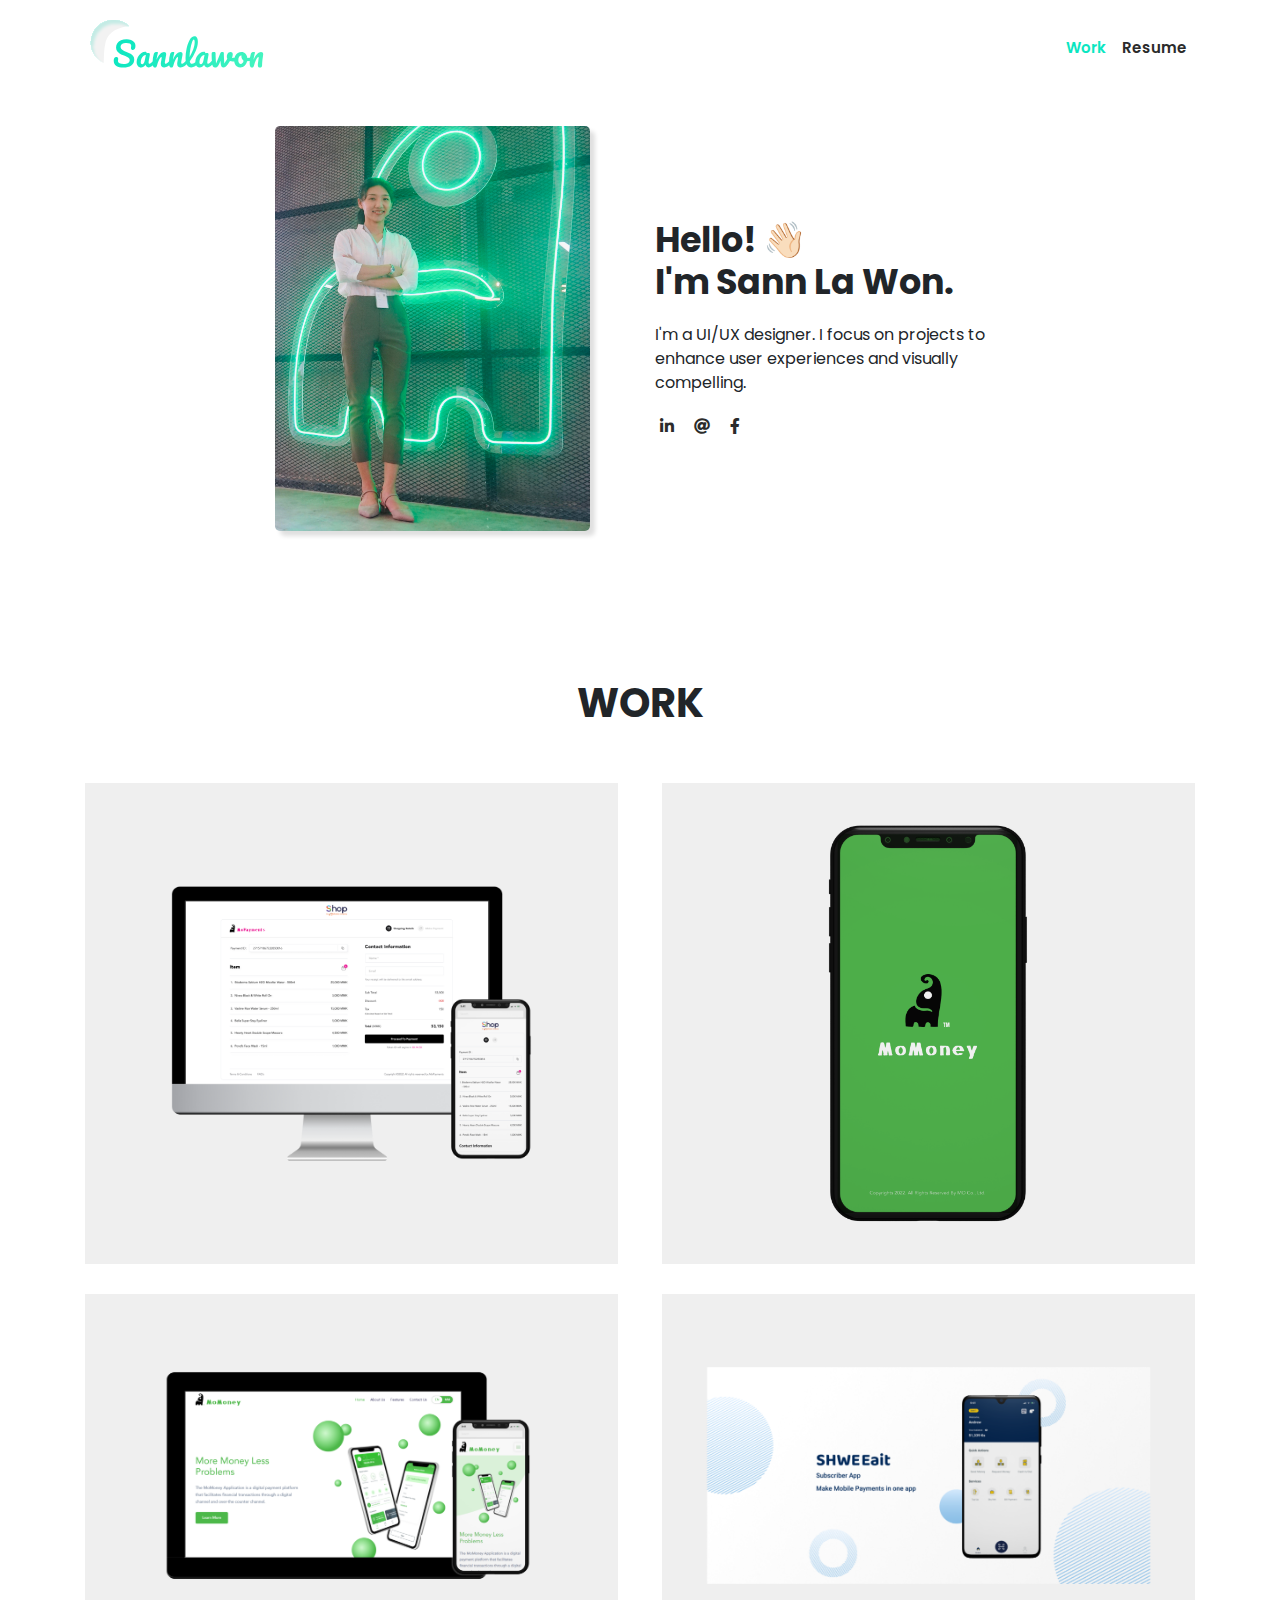
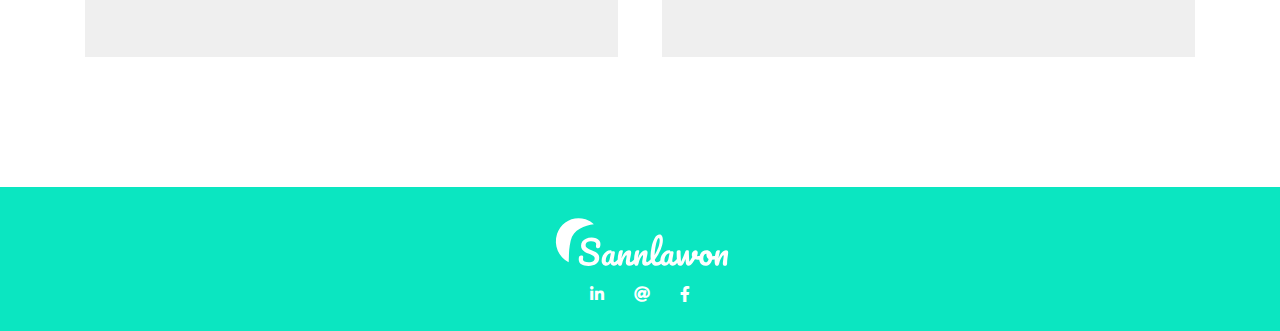
==== commit c934b677: "mockup changed" ====
--- a/index.html
+++ b/index.html
@@ -49,8 +49,8 @@
                     <img src="img/pro-pic-1.jpg" class="pro_pic" alt="">
                 </div>
                 <div class="col-lg-4 col-md-6 col-12">
-                    <h1 class="greeting">Hello! 👋🏻 <br>I'm Sann La Won.</h1>
-                    <p style="margin-bottom: 20px;">I'm a UI/UX designer. I focus on projects to enhance user experiences and viscually compelling.</p>
+                    <h1 class="greeting title_size">Hello! 👋🏻 <br>I'm Sann La Won.</h1>
+                    <p style="margin-bottom: 20px;" class="body_size">I'm a UI/UX designer. I focus on projects to enhance user experiences and visually compelling.</p>
                     <div class="d-flex align-items-center">
                         <a href="https://www.linkedin.com/in/sann-lawon/" class="contact-icon"><i class="fab fa-linkedin-in"></i></a>
                         <a href="mailto:lawonsann97@gmail.com" class="contact-icon"><i class="fas fa-at"></i></a>
@@ -100,9 +100,9 @@
                     <figure class="imghvr-fade project-title">
                         <img src="img/MoMoney_MockUp.png" style="width: 90%;">
                         <figcaption class="d-flex flex-column justify-content-center align-items-center">
-                          <h3 class="ih-fade ih-delay-sm pj_demo_title">MoMoney Website</h3>
+                          <h3 class="ih-fade ih-delay-sm pj_demo_title">Mo Website</h3>
                           <p class="ih-zoom-in ih-delay-md">
-                            <i class="pj_demo_label">#UI/UX Design #Web Development</i>
+                            <i class="pj_demo_label">#Web Development</i>
                             <br>
                             <i class="pj_demo_label">Coming Soon!</i>
                           </p>
--- a/style.css
+++ b/style.css
@@ -108,6 +108,14 @@
     .project-title{
         width: 80% !important;
     }
+    .img_md_reverse{
+        display: flex !important;
+        align-items: center !important;
+        flex-direction: column-reverse !important;
+    }
+    .text_md_align{
+        flex-direction: column !important;
+    }
 }
 
 @media screen and (max-width: 768px){
@@ -130,5 +138,11 @@
     .pj_demo_label{
         font-size: 15px !important;
     }
+    .title_size{
+        font-size: 22px !important;
+    }
+    .body_size{
+        font-size: 13px !important;
+    }
 }
 
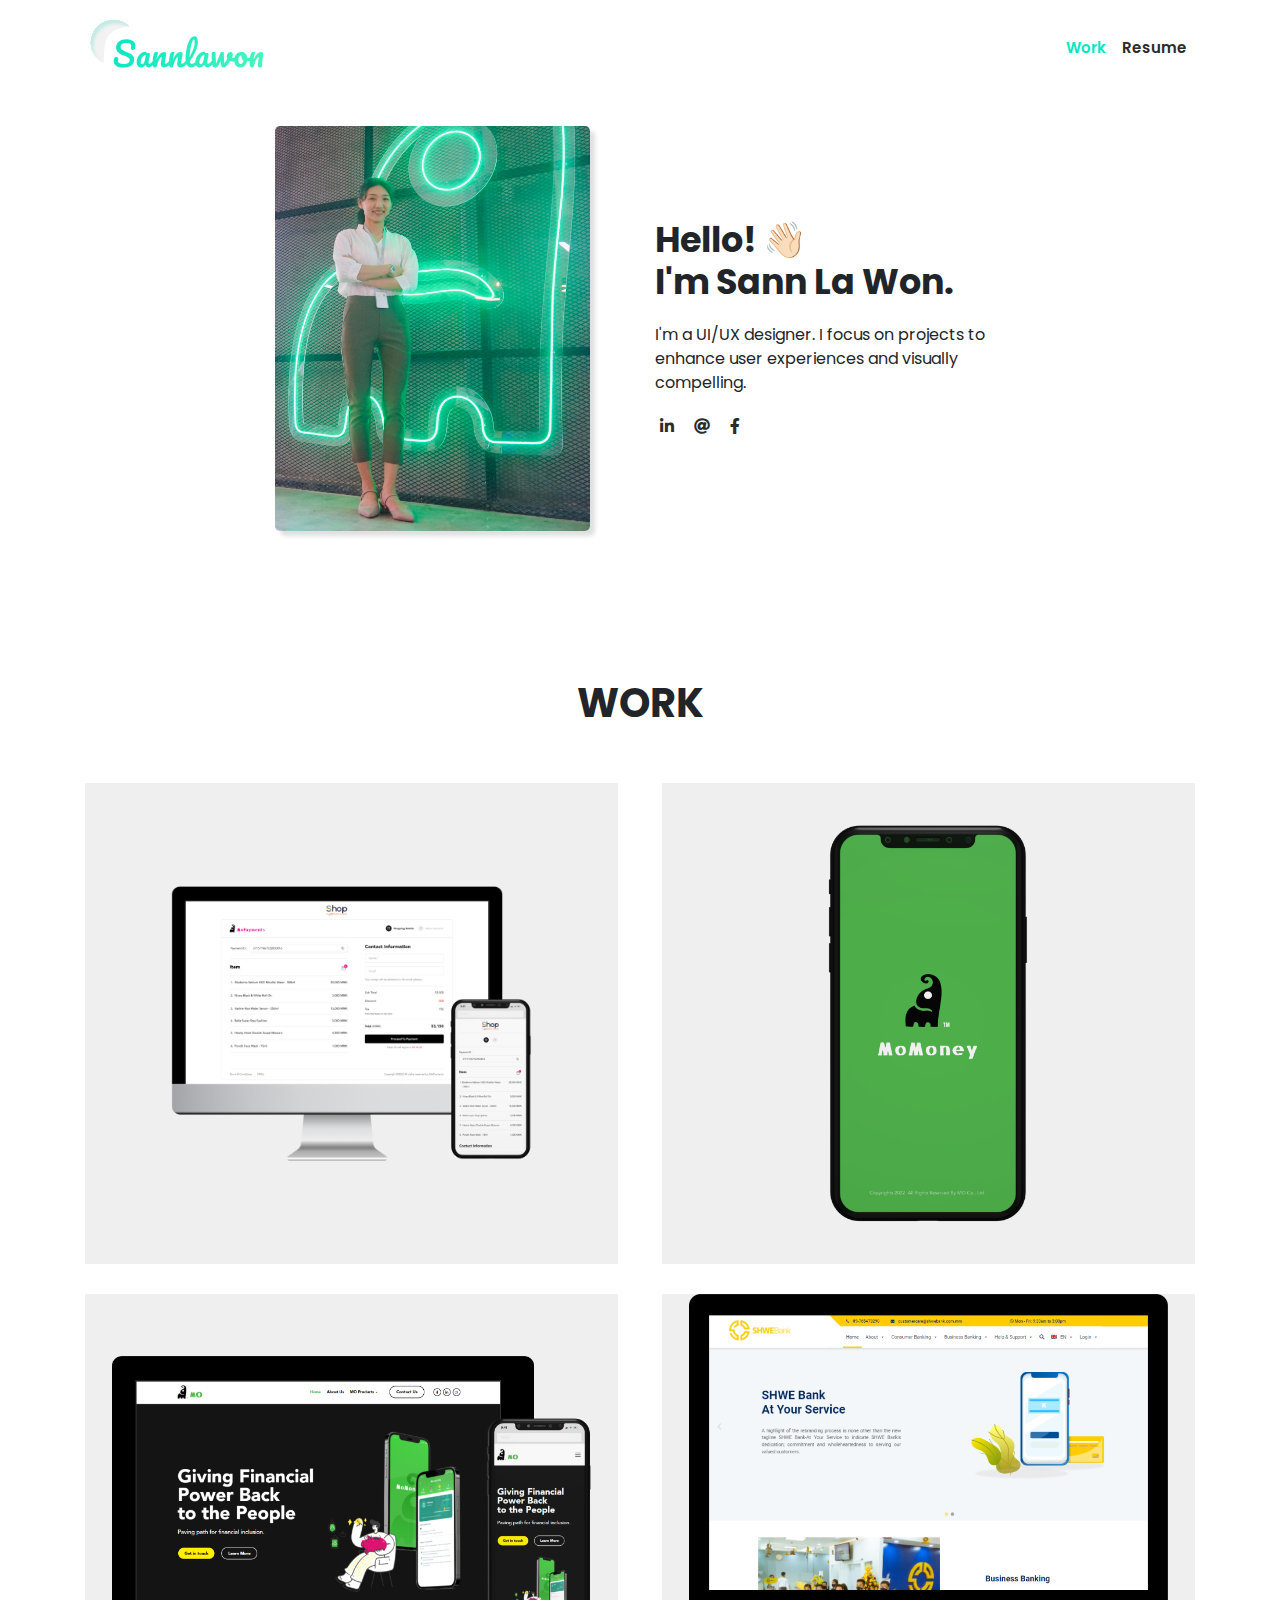
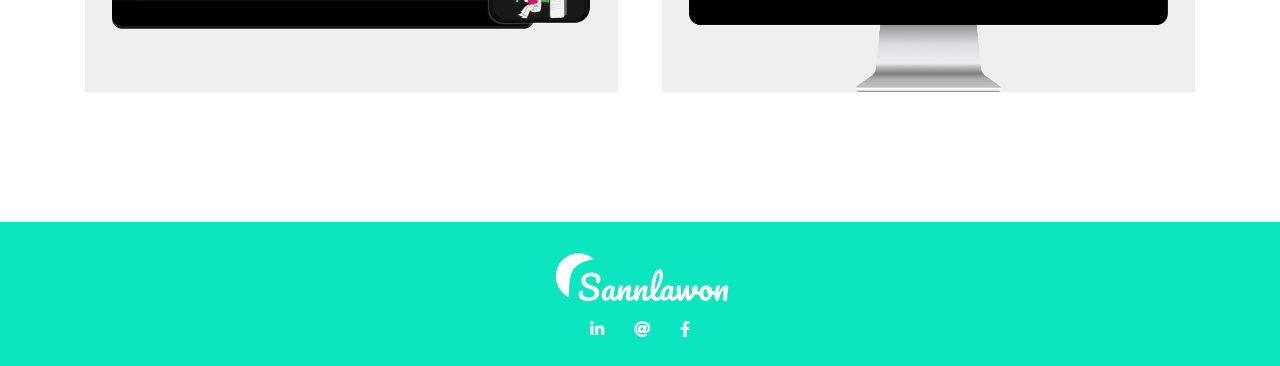
==== commit caec7ec6: "two works added" ====
--- a/index.html
+++ b/index.html
@@ -95,7 +95,7 @@
                           </p>
                           <!-- <a class="ih-fade-up ih-delay-lg button" href="#">Read More</a> -->
                         </figcaption>
-                        <a href="#work"></a>
+                        <a href="momoney_app.html"></a>
                     </figure>
                     <figure class="imghvr-fade project-title">
                         <img src="img/MoMoney_MockUp.png" style="width: 90%;">
@@ -103,25 +103,25 @@
                           <h3 class="ih-fade ih-delay-sm pj_demo_title">Mo Website</h3>
                           <p class="ih-zoom-in ih-delay-md">
                             <i class="pj_demo_label">#Web Development</i>
-                            <br>
-                            <i class="pj_demo_label">Coming Soon!</i>
+                            <!-- <br>
+                            <i class="pj_demo_label">Coming Soon!</i> -->
                           </p>
                           <!-- <a class="ih-fade-up ih-delay-lg button" href="#">Read More</a> -->
                         </figcaption>
-                        <a href="#work"></a>
+                        <a href="mo_website.html"></a>
                     </figure>
                     <figure class="imghvr-fade project-title">
-                        <img src="img/ShweEait_MockUp 2.png" style="width: 90%;">
+                        <img src="img/Shwebank_MockUp.png" style="width: 90%;">
                         <figcaption class="d-flex flex-column justify-content-center align-items-center">
-                          <h3 class="ih-fade ih-delay-sm pj_demo_title">SHWE Eait Preview Screen</h3>
+                          <h3 class="ih-fade ih-delay-sm pj_demo_title">SHWE BANK Website</h3>
                           <p class="ih-zoom-in ih-delay-md">
-                            <i class="pj_demo_label">#Graphic #MockUps</i>
-                            <br>
-                            <i class="pj_demo_label">Coming Soon!</i>
+                            <i class="pj_demo_label">#UI/UX Design #Prototypes</i>
+                            <!-- <br>
+                            <i class="pj_demo_label">Coming Soon!</i> -->
                           </p>
                           <!-- <a class="ih-fade-up ih-delay-lg button" href="#">Read More</a> -->
                         </figcaption>
-                        <a href="#work"></a>
+                        <a href="shwe_bank.html"></a>
                     </figure>
                 </div>
             </div>
--- a/style.css
+++ b/style.css
@@ -19,7 +19,7 @@
 }
 
 .navbar-toggler:hover{
-    border: 1px solid#0BE6C1 !important;
+    border: 1px solid #0BE6C1 !important;
     transform: scale(0.98);
 }
 #navbar-collapse-toggle{
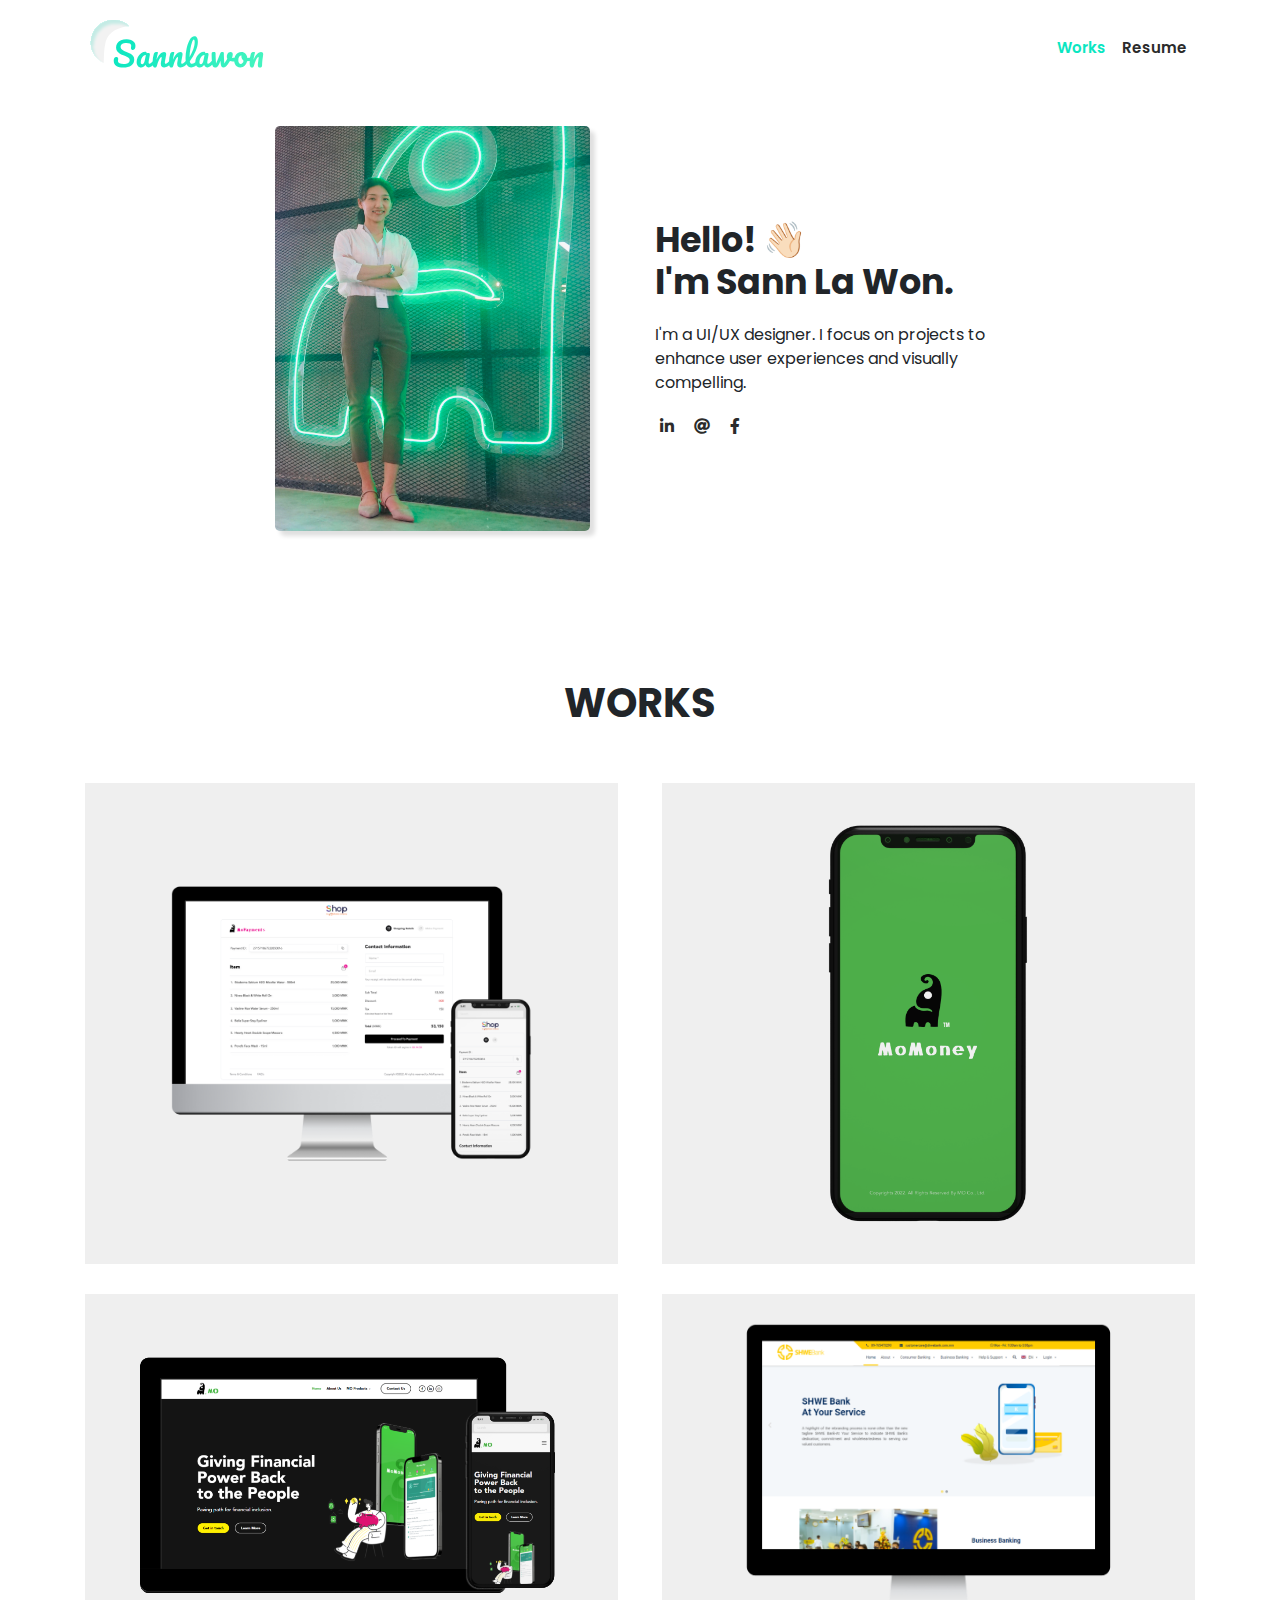
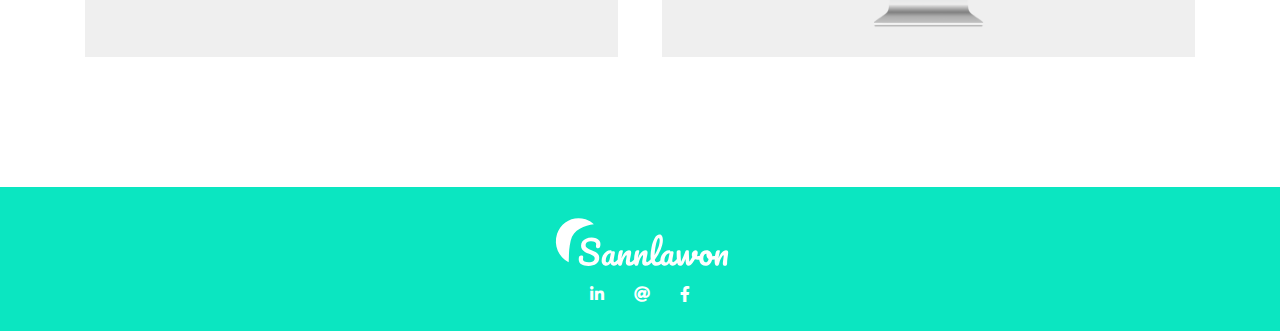
==== commit 2456cd76: "3rd_Oct_cv_update" ====
--- a/index.html
+++ b/index.html
@@ -29,8 +29,8 @@
                 </button>
                 <div class="navbar-collapse justify-content-end collapse" id="navbar-collapse-toggle">
                     <ul class="nav navbar-nav">
-                        <li><a class="nav-link active" href="#work">Work</a></li>
-                        <!-- <li><a class="nav-link" href="about.html">About</a></li> -->
+                        <li><a class="nav-link active" href="#work">Works</a></li>
+                        <!-- <li><a class="nav-link" href="practice.html">Practices</a></li> -->
                         <li><a class="nav-link" href="my_cv.pdf">Resume</a></li>
                     </ul>
                 </div>
@@ -68,7 +68,7 @@
         <div class="container">
             <div class="row">
                 <div class="col-12 text-center py-5">
-                    <h1 class="work-title">WORK</h1>
+                    <h1 class="work-title">WORKS</h1>
                 </div>
             </div>
             <div class="row">
@@ -89,16 +89,16 @@
                         <figcaption class="d-flex flex-column justify-content-center align-items-center">
                           <h3 class="ih-fade ih-delay-sm pj_demo_title">MoMoney Subscriber App</h3>
                           <p class="ih-zoom-in ih-delay-md">
-                            <i class="pj_demo_label">#UI Design #Prototypes</i>
-                            <br>
-                            <i class="pj_demo_label">Coming Soon!</i>
+                            <i class="pj_demo_label">#UI/UX Design #Prototypes</i>
+                            <!-- <br>
+                            <i class="pj_demo_label">Coming Soon!</i> -->
                           </p>
                           <!-- <a class="ih-fade-up ih-delay-lg button" href="#">Read More</a> -->
                         </figcaption>
                         <a href="momoney_app.html"></a>
                     </figure>
                     <figure class="imghvr-fade project-title">
-                        <img src="img/MoMoney_MockUp.png" style="width: 90%;">
+                        <img src="img/MoMoney_MockUp11.png" style="width: 90%;">
                         <figcaption class="d-flex flex-column justify-content-center align-items-center">
                           <h3 class="ih-fade ih-delay-sm pj_demo_title">Mo Website</h3>
                           <p class="ih-zoom-in ih-delay-md">
@@ -127,6 +127,7 @@
             </div>
         </div>
     </section>
+
     <footer style="background-color: #0BE6C1;">
         <div class="text-center py-4">
             <img src="img/logo-white.svg" alt="">
